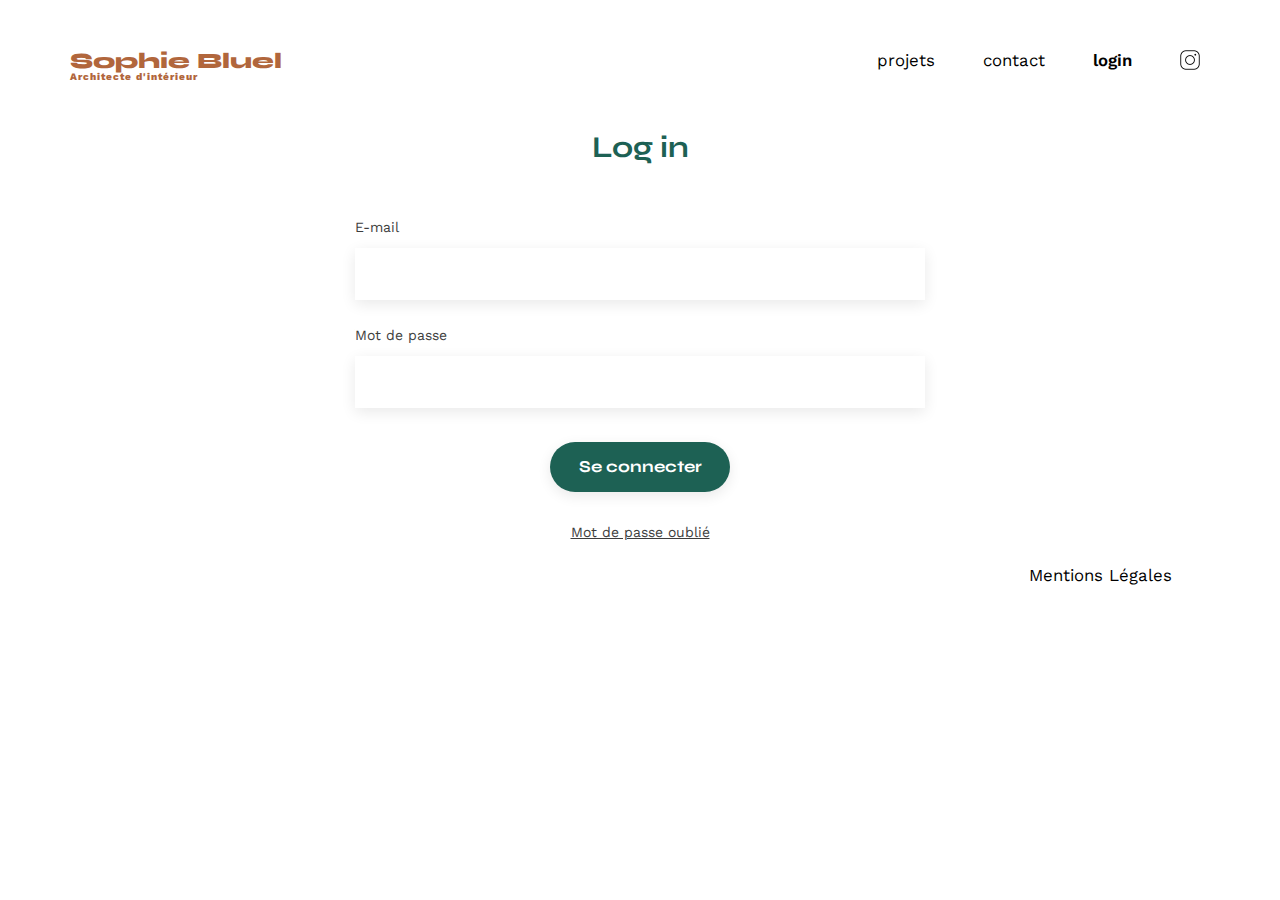
==== FrontEnd/pages/login.html @ 7aff3a91 "Intégration page login / ajout liens nav" ====
<!DOCTYPE html>
<html lang="fr">

<head>
    <meta charset="UTF-8">
    <title>Sophie Bluel - Architecte d'intérieur</title>
    <meta name="viewport" content="width=device-width, initial-scale=1.0">
    <link rel="preconnect" href="https://fonts.googleapis.com">
    <link rel="preconnect" href="https://fonts.gstatic.com" crossorigin>
    <link href="https://fonts.googleapis.com/css2?family=Syne:wght@700;800&family=Work+Sans&display=swap"
        rel="stylesheet">
    <meta name="description" content="">
    <link rel="stylesheet" href="../assets/style.css">
</head>

<body>
    <header>
        <a href="../index.html" title="Sophie Bluel">
            <h1>Sophie Bluel <span>Architecte d'intérieur</span></h1>
        </a>
        <nav>
            <ul>
                <li><a href="../index.html#portfolio" title="Mes projets">projets</a></li>
                <li><a href="../index.html#contact" title="Me Contacter">contact</a></li>
                <li class="nav-active"><a href="login.html" title="Login">login</a></li>
                <li><img src="../assets/icons/instagram.png" alt="Instagram"></li>
            </ul>
        </nav>
    </header>

    <section id="login">
        <h2>Log in</h2>
        <form action="#" method="post">
            <label for="email">E-mail</label>
            <input type="email" name="email" id="email">
            <label for="password">Mot de passe</label>
            <input type="password" name="password" id="password">
            <input type="submit" value="Se connecter">
        </form>
        <p class="forgot"><a href="#" title="Mot de passe oublié">Mot de passe oublié</a></p>
    </section>

    <footer>
        <nav>
            <ul>
                <li>Mentions Légales</li>
            </ul>
        </nav>
    </footer>
</body>
---- FrontEnd/assets/style.css ----
/* http://meyerweb.com/eric/tools/css/reset/
   v2.0 | 20110126
   License: none (public domain)
*/

html,
body,
div,
span,
applet,
object,
iframe,
h1,
h2,
h3,
h4,
h5,
h6,
p,
blockquote,
pre,
a,
abbr,
acronym,
address,
big,
cite,
code,
del,
dfn,
em,
img,
ins,
kbd,
q,
s,
samp,
small,
strike,
strong,
sub,
sup,
tt,
var,
b,
u,
i,
center,
dl,
dt,
dd,
ol,
ul,
li,
fieldset,
form,
label,
legend,
table,
caption,
tbody,
tfoot,
thead,
tr,
th,
td,
article,
aside,
canvas,
details,
embed,
figure,
figcaption,
footer,
header,
hgroup,
menu,
nav,
output,
ruby,
section,
summary,
time,
mark,
audio,
video {
  margin: 0;
  padding: 0;
  border: 0;
  font-size: 100%;
  font: inherit;
  vertical-align: baseline;
}
/* HTML5 display-role reset for older browsers */
article,
aside,
details,
figcaption,
figure,
footer,
header,
hgroup,
menu,
nav,
section {
  display: block;
}
body {
  line-height: 1;
}
ol,
ul {
  list-style: none;
}
blockquote,
q {
  quotes: none;
}
blockquote:before,
blockquote:after,
q:before,
q:after {
  content: "";
  content: none;
}
table {
  border-collapse: collapse;
  border-spacing: 0;
}

a {
  text-decoration: none;
  color: inherit;
}

/** end reset css**/
body {
  max-width: 1140px;
  margin: auto;
  font-family: "Work Sans";
  font-size: 14px;
}
header {
  display: flex;
  justify-content: space-between;
  margin: 50px 0;
}
section {
  margin: 50px 0;
  color: #3d3d3d;
}

h1 {
  display: flex;
  flex-direction: column;
  font-family: "Syne";
  font-size: 22px;
  font-weight: 800;
  color: #b1663c;
}

h1 > span {
  font-family: "Work Sans";
  font-size: 10px;
  letter-spacing: 0.1em;
}

h2 {
  font-family: "Syne";
  font-weight: 700;
  font-size: 30px;
  color: #1d6154;
}

nav ul {
  display: flex;
  align-items: center;
  list-style-type: none;
  gap: 2em;
}
nav li {
  display: flex;
  align-items: center;
  padding: 0 10px;
  font-size: 1.2em;
  cursor: pointer;
}

nav li img {
  height: 20px;
  width: 20px;
}

nav li.nav-active {
  font-weight: 600;
}

li:hover {
  color: #b1663c;
}
#introduction {
  display: flex;
  align-items: center;
}
#introduction figure {
  flex: 1;
}
#introduction img {
  display: block;
  margin: auto;
  width: 80%;
}

#introduction article {
  flex: 1;
}
#introduction h2 {
  margin-bottom: 1em;
}

#introduction p {
  margin-bottom: 0.5em;
}
#portfolio h2 {
  text-align: center;
  margin-bottom: 1em;
}
.gallery {
  width: 100%;
  display: grid;
  grid-template-columns: 1fr 1fr 1fr;
  grid-column-gap: 20px;
  grid-row-gap: 20px;
}

.filtre {
  display: flex;
  gap: 1em;
  justify-content: center;
  margin-bottom: 2em;
  font-weight: 700;
  font-size: 16px;
  color: #1d6154;
}

.filtre li {
  border: 1px solid #1d6154;
  border-radius: 60px;
  padding: 10px;
  min-width: 100px;
  white-space: nowrap;
  text-align: center;
  cursor: pointer;
  transition: all 0.1s ease;
}

.filtre .active,
.filtre li:hover {
  background-color: #1d6154;
  color: #fff;
  border-color: #fff;
}

.gallery img {
  width: 100%;
}
#contact,
#login {
  width: 50%;
  margin: auto;
}
#contact,
#login > * {
  text-align: center;
}
#contact h2,
#login h2 {
  margin-bottom: 20px;
}
#contact form,
#login form {
  text-align: left;
  margin-top: 30px;
  display: flex;
  flex-direction: column;
}

#contact input,
#login input {
  height: 50px;
  font-size: 1.2em;
  border: none;
  box-shadow: 0px 4px 14px rgba(0, 0, 0, 0.09);
}
#contact label,
#login label {
  margin: 2em 0 1em 0;
}
#contact textarea {
  border: none;
  box-shadow: 0px 4px 14px rgba(0, 0, 0, 0.09);
}

#login .forgot {
  text-decoration-line: underline;
}

input[type="submit"] {
  font-family: "Syne";
  font-weight: 700;
  color: white;
  background-color: #1d6154;
  margin: 2em auto;
  width: 180px;
  text-align: center;
  border-radius: 60px;
  cursor: pointer;
}

footer nav ul {
  display: flex;
  justify-content: flex-end;
  margin: 2em;
}
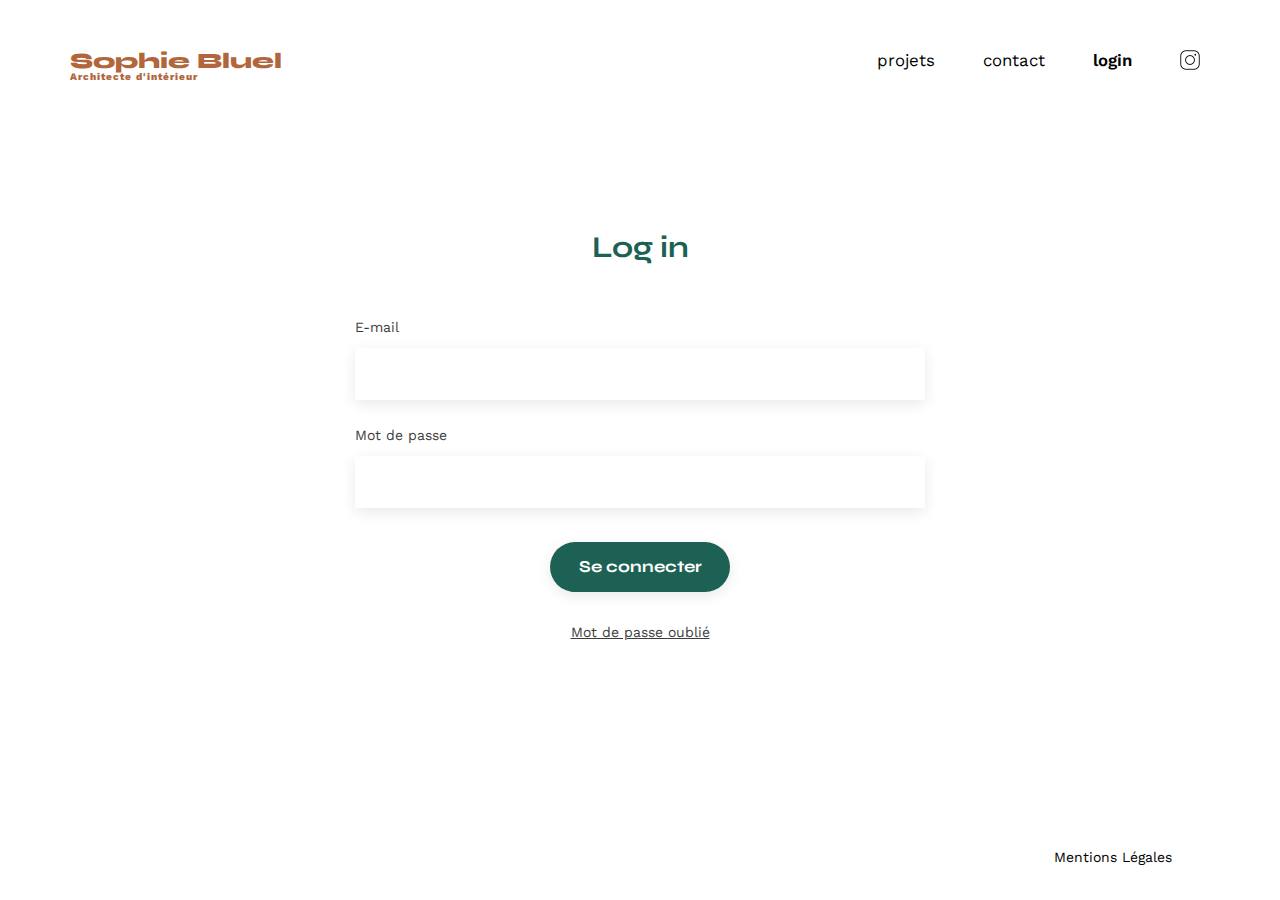
==== commit ddef38cb: "Finalisation filtrage, login" ====
--- a/FrontEnd/pages/login.html
+++ b/FrontEnd/pages/login.html
@@ -27,19 +27,20 @@
             </ul>
         </nav>
     </header>
+    <main>
+        <section id="login-form">
+            <h2>Log in</h2>
+            <form action="#" method="post">
+                <label for="email">E-mail</label>
+                <input type="email" name="email" id="email">
+                <label for="password">Mot de passe</label>
+                <input type="password" name="password" id="password">
+                <input type="submit" value="Se connecter">
+            </form>
+            <p class="forgot"><a href="#" title="Mot de passe oublié">Mot de passe oublié</a></p>
+        </section>
 
-    <section id="login">
-        <h2>Log in</h2>
-        <form action="#" method="post">
-            <label for="email">E-mail</label>
-            <input type="email" name="email" id="email">
-            <label for="password">Mot de passe</label>
-            <input type="password" name="password" id="password">
-            <input type="submit" value="Se connecter">
-        </form>
-        <p class="forgot"><a href="#" title="Mot de passe oublié">Mot de passe oublié</a></p>
-    </section>
-
+    </main>
     <footer>
         <nav>
             <ul>
@@ -47,4 +48,6 @@
             </ul>
         </nav>
     </footer>
+
+    <script src="../assets/js/login.js"></script>
 </body>--- a/FrontEnd/assets/style.css
+++ b/FrontEnd/assets/style.css
@@ -145,6 +145,11 @@
   justify-content: space-between;
   margin: 50px 0;
 }
+
+main {
+  min-height: calc(100vh - 210px);
+}
+
 section {
   margin: 50px 0;
   color: #3d3d3d;
@@ -265,20 +270,24 @@
   width: 100%;
 }
 #contact,
-#login {
+#login-form {
   width: 50%;
   margin: auto;
 }
+
+#login-form {
+  padding-top: 100px;
+}
 #contact,
-#login > * {
+#login-form > * {
   text-align: center;
 }
 #contact h2,
-#login h2 {
+#login-form h2 {
   margin-bottom: 20px;
 }
 #contact form,
-#login form {
+#login-form form {
   text-align: left;
   margin-top: 30px;
   display: flex;
@@ -286,14 +295,14 @@
 }
 
 #contact input,
-#login input {
+#login-form input {
   height: 50px;
   font-size: 1.2em;
   border: none;
   box-shadow: 0px 4px 14px rgba(0, 0, 0, 0.09);
 }
 #contact label,
-#login label {
+#login-form label {
   margin: 2em 0 1em 0;
 }
 #contact textarea {
@@ -301,7 +310,7 @@
   box-shadow: 0px 4px 14px rgba(0, 0, 0, 0.09);
 }
 
-#login .forgot {
+#login-form .forgot {
   text-decoration-line: underline;
 }
 
@@ -322,3 +331,15 @@
   justify-content: flex-end;
   margin: 2em;
 }
+
+footer nav ul li {
+  font-size: 14px;
+}
+
+/*
+  CLASS JS
+*/
+
+.hidden {
+  display: none;
+}
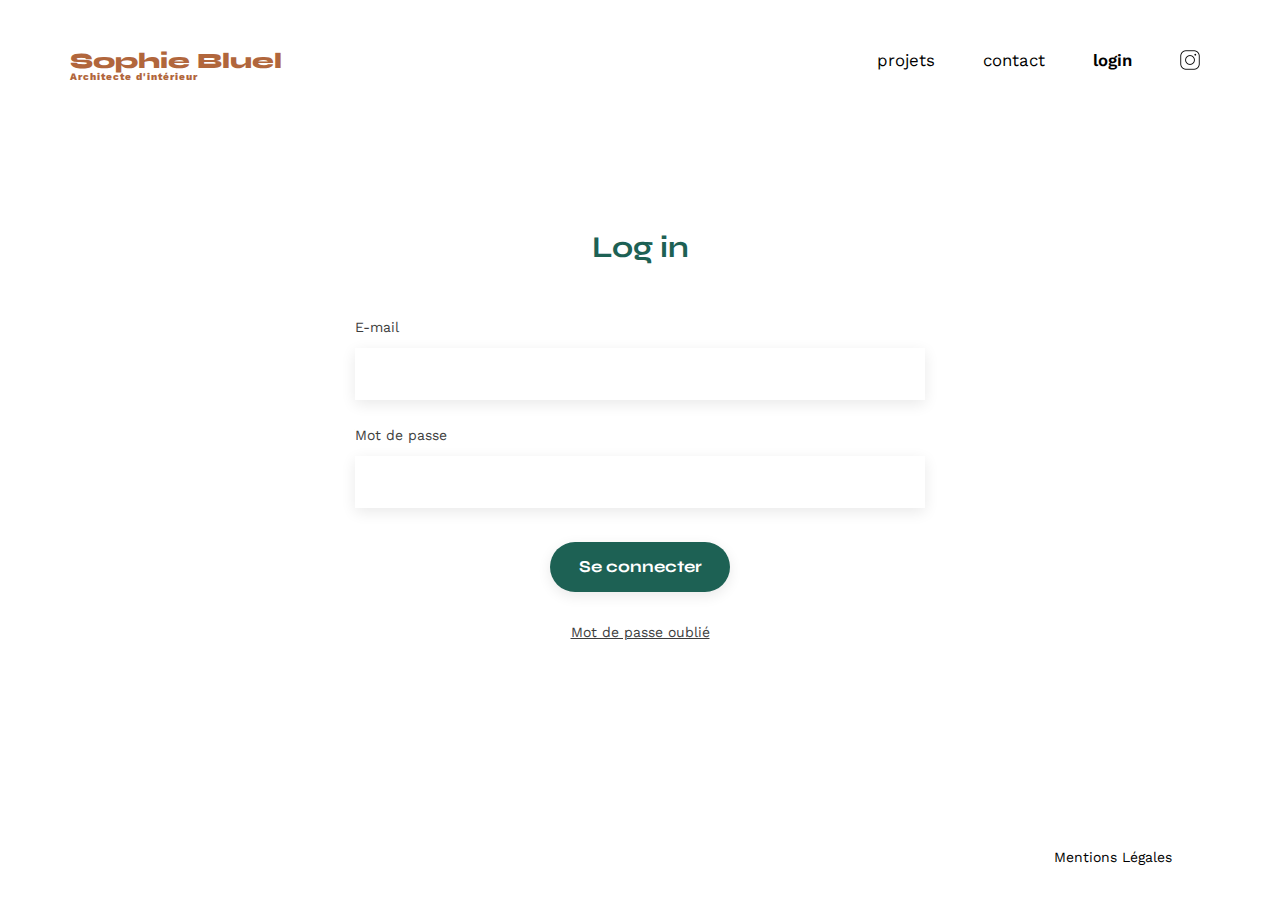
==== commit a53cea95: "Gestion des erreurs formulaire + reset modalForm" ====
--- a/FrontEnd/pages/login.html
+++ b/FrontEnd/pages/login.html
@@ -38,6 +38,7 @@
                 <input type="submit" value="Se connecter">
             </form>
             <p class="forgot"><a href="#" title="Mot de passe oublié">Mot de passe oublié</a></p>
+            <p id="form-error" class="error hidden"></p>
         </section>
 
     </main>
--- a/FrontEnd/assets/style.css
+++ b/FrontEnd/assets/style.css
@@ -83,7 +83,8 @@
 time,
 mark,
 audio,
-video {
+video,
+button {
   margin: 0;
   padding: 0;
   border: 0;
@@ -133,6 +134,10 @@
   color: inherit;
 }
 
+select {
+  background-color: unset;
+}
+
 /** end reset css**/
 body {
   max-width: 1140px;
@@ -145,7 +150,6 @@
   justify-content: space-between;
   margin: 50px 0;
 }
-
 main {
   min-height: calc(100vh - 210px);
 }
@@ -203,6 +207,34 @@
 li:hover {
   color: #b1663c;
 }
+
+#edit-mode {
+  display: flex;
+  justify-content: center;
+  align-items: center;
+  position: fixed;
+  top: 0;
+  left: 0;
+  right: 0;
+  height: 60px;
+  gap: 1.5em;
+  color: #fff;
+  background-color: #000;
+}
+
+.button {
+  border-radius: 60px;
+  padding: 10px 23px;
+  color: #000;
+  font-weight: 600;
+  cursor: pointer;
+  transition: background-color 0.1s ease;
+}
+
+p.modif {
+  cursor: pointer;
+}
+
 #introduction {
   display: flex;
   align-items: center;
@@ -210,26 +242,42 @@
 #introduction figure {
   flex: 1;
 }
-#introduction img {
+#introduction img,
+#introduction figure p.modif {
   display: block;
   margin: auto;
   width: 80%;
 }
+#introduction figure p.modif {
+  margin-top: 1em;
+}
 
 #introduction article {
   flex: 1;
+  margin-left: 1em;
 }
 #introduction h2 {
   margin-bottom: 1em;
 }
-
+#introduction article .modif {
+  margin-bottom: 2em;
+}
 #introduction p {
-  margin-bottom: 0.5em;
-}
-#portfolio h2 {
-  text-align: center;
   margin-bottom: 1em;
 }
+#portfolio .portfolio_title {
+  display: flex;
+  justify-content: center;
+  align-items: center;
+  font-size: 30px;
+  margin-bottom: 1em;
+  gap: 1em;
+}
+
+#portfolio p.modif {
+  font-size: 14px;
+}
+
 .gallery {
   width: 100%;
   display: grid;
@@ -278,8 +326,9 @@
 #login-form {
   padding-top: 100px;
 }
-#contact,
-#login-form > * {
+#contact > *,
+#login-form > *,
+#modal-form-box > * {
   text-align: center;
 }
 #contact h2,
@@ -287,7 +336,8 @@
   margin-bottom: 20px;
 }
 #contact form,
-#login-form form {
+#login-form form,
+#modal-form-box form {
   text-align: left;
   margin-top: 30px;
   display: flex;
@@ -295,14 +345,17 @@
 }
 
 #contact input,
-#login-form input {
+#login-form input,
+#modal-form-box form input,
+#modal-form-box form select {
   height: 50px;
   font-size: 1.2em;
   border: none;
   box-shadow: 0px 4px 14px rgba(0, 0, 0, 0.09);
 }
 #contact label,
-#login-form label {
+#login-form label,
+#modal-form-box form label {
   margin: 2em 0 1em 0;
 }
 #contact textarea {
@@ -326,6 +379,22 @@
   cursor: pointer;
 }
 
+.error {
+  font-size: 16px;
+  margin: 2em auto 0;
+  padding: 10px 20px;
+  border: 1px solid rgba(255, 0, 0, 0.5);
+  border-radius: 5px;
+  color: red;
+  background-color: rgba(255, 0, 0, 0.1);
+  pointer-events: none;
+}
+
+#contact .button:hover,
+#contact .button:focus {
+  background-color: #0e2f28;
+}
+
 footer nav ul {
   display: flex;
   justify-content: flex-end;
@@ -340,6 +409,211 @@
   CLASS JS
 */
 
+.flex {
+  display: flex !important;
+}
+
 .hidden {
+  display: none !important;
+}
+
+.invisible {
+  opacity: 0;
+  height: 0px !important;
+}
+
+header.edit-mode-header {
+  margin-top: 90px;
+}
+
+.no-scroll {
+  overflow: hidden;
+}
+
+/*
+  Modal Edition
+*/
+
+/* Background */
+.modal {
   display: none;
-}
+  position: fixed;
+  z-index: 1;
+  left: 0;
+  top: 0;
+  width: 100%;
+  height: 100%;
+  overflow: hidden;
+  background-color: rgb(0, 0, 0);
+  background-color: rgba(0, 0, 0, 0.4);
+  align-items: center;
+}
+
+/* Content */
+.modal-content {
+  background-color: #fefefe;
+  margin: auto;
+  padding: 25px 30px;
+  border: 1px solid #888;
+  border-radius: 10px;
+  width: 40%;
+  max-width: 630px;
+}
+
+.modal-header {
+  display: flex;
+  flex-direction: column;
+  align-items: center;
+}
+
+.modal-header h2 {
+  color: #000;
+  font-weight: 400;
+  font-size: 30px;
+  font-family: inherit;
+}
+
+.modal-nav {
+  display: flex;
+  width: 100%;
+  align-items: center;
+}
+
+.close {
+  color: #000;
+  font-size: 32px;
+  align-self: flex-end;
+}
+
+.modal-nav .back {
+  color: #000;
+  font-size: 21px;
+}
+
+.modal-nav .close {
+  margin-left: auto;
+}
+
+.close:hover,
+.close:focus,
+.modal-nav .back:hover,
+.modal-nav .back:focus {
+  text-decoration: none;
+  cursor: pointer;
+}
+
+.modal-body {
+  width: 80%;
+  margin: 3em auto 0;
+}
+
+.modal-body .gallery {
+  grid-template-columns: 1fr 1fr 1fr 1fr 1fr;
+}
+
+.modal-body .gallery li {
+  position: relative;
+}
+
+.modal-body .gallery li span {
+  position: absolute;
+  top: 6px;
+  right: 4px;
+  padding: 4px;
+  background-color: #000;
+  color: #fff;
+  font-size: 14px;
+  border-radius: 2px;
+}
+
+.modal-body .gallery li:hover {
+  color: black;
+}
+
+.modal-body .gallery li p:hover {
+  color: #b1663c;
+  cursor: pointer;
+}
+
+.modal-body .gallery li span:hover {
+  cursor: pointer;
+}
+
+#modal-form-box .work-image-box {
+  display: flex;
+  flex-direction: column;
+  border-radius: 3px;
+  align-items: center;
+  background-color: #e8f1f7;
+  padding: 25px;
+}
+
+#modal-form-box .work-image-box i {
+  font-size: 58px;
+  color: #b9c5cc;
+}
+
+#modal-form-box .work-image-box label {
+  height: auto;
+  border-radius: 50px;
+  background-color: #cbd6dc;
+  font-size: 14px;
+  color: #306685;
+  padding: 10px 33px;
+  margin: 15px 0 0;
+  max-width: 170px;
+  cursor: pointer;
+}
+
+#modal-form-box .work-image-box span {
+  margin-top: 7px;
+  font-size: 10px;
+}
+
+#modal-form-box #preview-image {
+  display: flex;
+  justify-content: center;
+}
+
+#modal-form-box #preview-image img {
+  height: 150px;
+  object-fit: contain;
+}
+
+.modal-footer {
+  display: flex;
+  flex-direction: column;
+  align-items: center;
+  width: 80%;
+  margin: 2em auto 23px;
+  padding-top: 38px;
+  gap: 23px;
+  border-top: 1px solid #b3b3b3;
+}
+
+.modal-footer .button {
+  width: 50%;
+  background-color: #1d6154;
+  color: #fff;
+}
+
+.modal-footer #del-gallery {
+  font-weight: 400;
+  background-color: unset;
+  color: #d65353;
+}
+
+.modal-footer .button:hover,
+.modal-footer .button:focus {
+  background-color: #0e2f28;
+}
+
+#modal-form-box .modal-footer .button {
+  background-color: #a7a7a7;
+  color: #fff;
+}
+
+#modal-form-box .modal-footer .button:hover,
+#modal-form-box .modal-footer .button:focus {
+  background-color: #727272;
+}
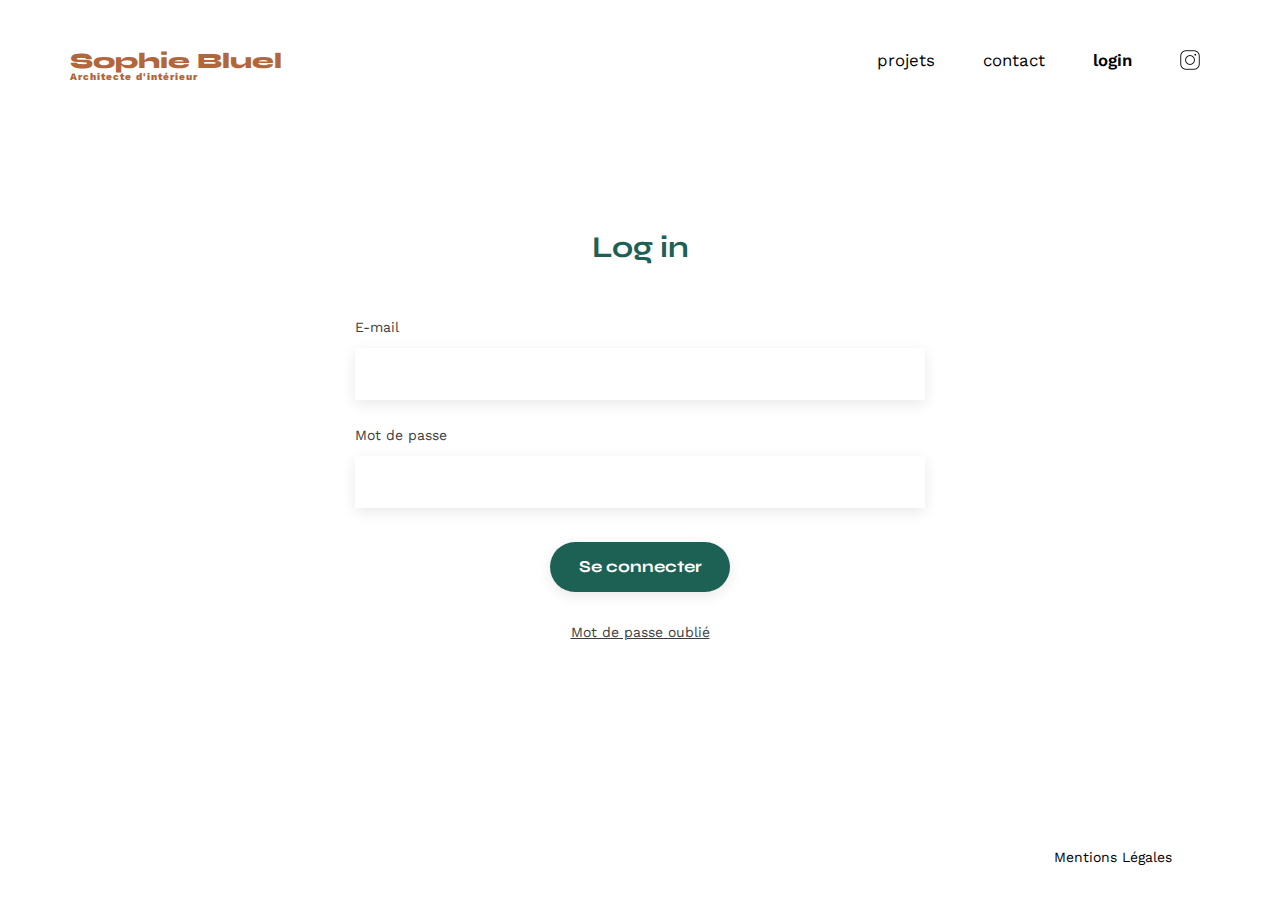
==== commit a9b03ffd: "Organisation du code" ====
--- a/FrontEnd/pages/login.html
+++ b/FrontEnd/pages/login.html
@@ -40,7 +40,6 @@
             <p class="forgot"><a href="#" title="Mot de passe oublié">Mot de passe oublié</a></p>
             <p id="form-error" class="error hidden"></p>
         </section>
-
     </main>
     <footer>
         <nav>
@@ -49,6 +48,5 @@
             </ul>
         </nav>
     </footer>
-
     <script src="../assets/js/login.js"></script>
 </body>--- a/FrontEnd/assets/style.css
+++ b/FrontEnd/assets/style.css
@@ -108,6 +108,7 @@
 }
 body {
   line-height: 1;
+  overflow-x: hidden;
 }
 ol,
 ul {
@@ -216,10 +217,11 @@
   top: 0;
   left: 0;
   right: 0;
-  height: 60px;
+  min-height: 60px;
   gap: 1.5em;
   color: #fff;
   background-color: #000;
+  z-index: 3;
 }
 
 .button {
@@ -239,9 +241,15 @@
   display: flex;
   align-items: center;
 }
+
 #introduction figure {
   flex: 1;
 }
+
+#introduction img {
+  object-fit: contain;
+}
+
 #introduction img,
 #introduction figure p.modif {
   display: block;
@@ -539,7 +547,8 @@
   cursor: pointer;
 }
 
-#modal-form-box .work-image-box {
+#modal-form-box .work-image-box,
+#modal-form-box #preview-image {
   display: flex;
   flex-direction: column;
   border-radius: 3px;
@@ -571,12 +580,12 @@
 }
 
 #modal-form-box #preview-image {
-  display: flex;
-  justify-content: center;
+  padding: 0;
 }
 
 #modal-form-box #preview-image img {
-  height: 150px;
+  height: 170px;
+  width: 130px;
   object-fit: contain;
 }
 
@@ -595,6 +604,7 @@
   width: 50%;
   background-color: #1d6154;
   color: #fff;
+  white-space: nowrap;
 }
 
 .modal-footer #del-gallery {
@@ -617,3 +627,96 @@
 #modal-form-box .modal-footer .button:focus {
   background-color: #727272;
 }
+
+/*
+  Responsive
+*/
+
+@media (max-width: 1200px) {
+  body {
+    margin: 1.5em;
+  }
+  .modal-content {
+    width: 50%;
+  }
+}
+
+@media (max-width: 992px) {
+  .modal-footer .button {
+    width: 60%;
+  }
+}
+
+@media (max-width: 768px) {
+  .filtre {
+    flex-wrap: wrap;
+  }
+
+  .gallery {
+    grid-template-columns: 1fr 1fr;
+  }
+
+  #login-form {
+    padding-top: 60px;
+  }
+  .modal-content {
+    width: 70%;
+  }
+  .modal-body .gallery {
+    grid-template-columns: 1fr 1fr 1fr 1fr;
+  }
+}
+
+@media (max-width: 576px) {
+  #edit-mode {
+    flex-wrap: wrap;
+    padding-block: 0.75em;
+  }
+
+  header.edit-mode-header {
+    margin-top: 120px;
+  }
+
+  header {
+    margin-block: 30px;
+  }
+
+  #introduction {
+    flex-direction: column;
+  }
+  #introduction .profile-picture {
+    display: flex;
+    flex-direction: column-reverse;
+  }
+  #introduction img {
+    height: 250px;
+  }
+
+  .filtre {
+    flex-direction: column;
+  }
+
+  #contact,
+  #login-form {
+    width: 80%;
+  }
+
+  #login-form {
+    padding-top: 30px;
+  }
+  .modal-content {
+    padding: 10px 16px;
+  }
+
+  .modal-body .gallery {
+    grid-template-columns: 1fr 1fr 1fr;
+  }
+
+  .modal-body .gallery li img {
+    max-height: 100px;
+  }
+
+  .modal-footer .button {
+    width: 100%;
+  }
+}
